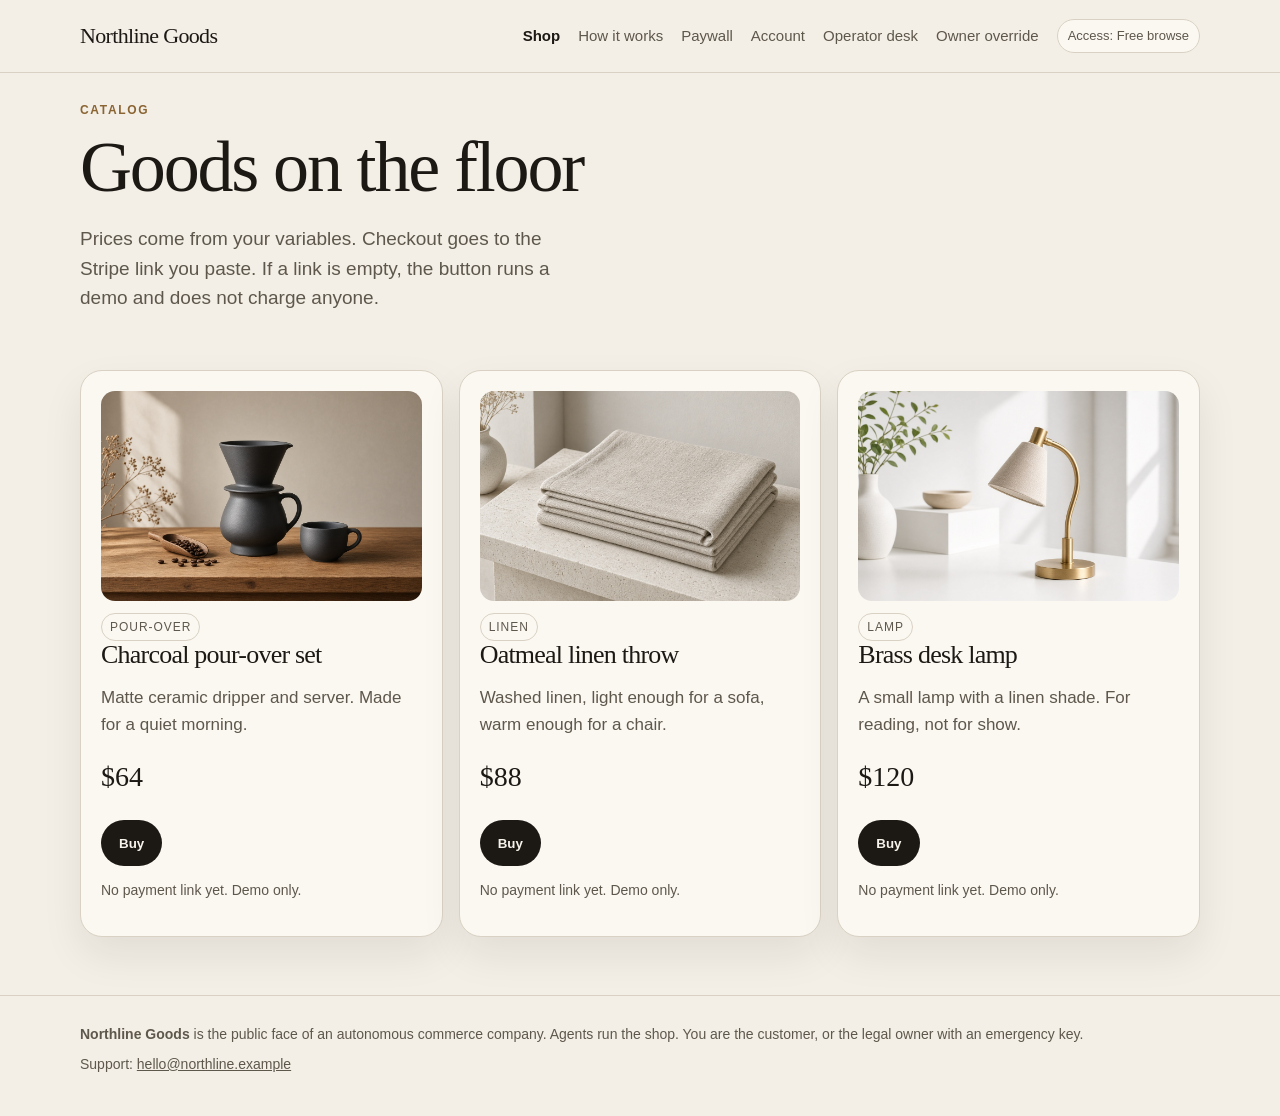
==== shop.html @ 3b6906c2 "Add storefront paywall gateway for autonomous commerce" ====
<!DOCTYPE html>
<html lang="en">
<head>
  <meta charset="utf-8">
  <meta name="viewport" content="width=device-width, initial-scale=1">
  <title>Shop · Northline Goods</title>
  <link rel="stylesheet" href="/css/site.css">
</head>
<body>
  <header class="topbar" data-header></header>
  <main class="wrap">
    <section>
      <div class="kicker">Catalog</div>
      <h1>Goods on the floor</h1>
      <p class="lede">Prices come from your variables. Checkout goes to the Stripe link you paste. If a link is empty, the button runs a demo and does not charge anyone.</p>
    </section>
    <section class="grid-3" id="catalog"></section>
  </main>
  <footer data-footer></footer>
  <script src="/js/site.js"></script>
  <script>
    Northline.boot("shop").then((config) => {
      const root = document.getElementById("catalog");
      root.innerHTML = config.products.map((item) => `
        <article class="card">
          <img src="${item.image}" alt="${item.name}">
          <div class="tag">${item.sku}</div>
          <h3>${item.name}</h3>
          <p class="muted">${item.blurb}</p>
          <div class="price">$${item.price}</div>
          <div class="actions">
            <button class="btn" data-buy="${item.sku}">Buy</button>
          </div>
          <p class="small muted">${item.link ? "Opens Stripe." : "No payment link yet. Demo only."}</p>
        </article>
      `).join("");
      root.querySelectorAll("[data-buy]").forEach((btn) => {
        btn.addEventListener("click", () => {
          const item = config.products.find((p) => p.sku === btn.getAttribute("data-buy"));
          if (item && item.link) location.href = item.link;
          else location.href = "/account?demo=order&sku=" + encodeURIComponent(item.sku);
        });
      });
    });
  </script>
</body>
</html>
---- css/site.css ----
:root {
  --paper: #f3efe6;
  --paper-2: #e7e1d4;
  --ink: #1c1915;
  --muted: #5e574c;
  --line: #d9d1c3;
  --green: #23483d;
  --green-2: #2f6a58;
  --gold: #8a6432;
  --danger: #8b3a2f;
  --card: #fbf8f2;
  --shadow: 0 18px 40px rgba(28, 25, 21, 0.08);
  --serif: "Iowan Old Style", "Palatino Linotype", Palatino, Georgia, serif;
  --sans: "Avenir Next", "Segoe UI", Helvetica, Arial, sans-serif;
}

* { box-sizing: border-box; }
html { scroll-behavior: smooth; }
body {
  margin: 0;
  background: var(--paper);
  color: var(--ink);
  font-family: var(--sans);
  font-size: 17px;
  line-height: 1.55;
}
a { color: inherit; }
img { max-width: 100%; display: block; }
button, .btn {
  font-family: inherit;
  cursor: pointer;
  border: 0;
  text-decoration: none;
  display: inline-flex;
  align-items: center;
  justify-content: center;
  gap: 8px;
  min-height: 46px;
  padding: 0 18px;
  border-radius: 999px;
  background: var(--ink);
  color: #f7f3ea;
  font-weight: 600;
}
.btn.secondary { background: transparent; color: var(--ink); border: 1px solid var(--ink); }
.btn.green { background: var(--green); color: #f4efe6; }
.btn:disabled { opacity: 0.45; cursor: not-allowed; }

.wrap { width: min(1120px, calc(100% - 32px)); margin: 0 auto; }
.topbar {
  position: sticky; top: 0; z-index: 20;
  background: rgba(243, 239, 230, 0.92);
  backdrop-filter: blur(10px);
  border-bottom: 1px solid var(--line);
}
.topbar .wrap { display: flex; align-items: center; justify-content: space-between; gap: 16px; min-height: 72px; }
.brand { font-family: var(--serif); font-size: 22px; text-decoration: none; letter-spacing: -0.03em; }
.nav { display: flex; gap: 18px; align-items: center; flex-wrap: wrap; }
.nav a { text-decoration: none; color: var(--muted); font-size: 15px; }
.nav a[aria-current="page"] { color: var(--ink); font-weight: 650; }
.tier-pill {
  border: 1px solid var(--line);
  background: var(--card);
  border-radius: 999px;
  padding: 6px 10px;
  font-size: 13px;
  color: var(--muted);
}

.hero { display: grid; grid-template-columns: 1.1fr 0.9fr; gap: 40px; padding: 56px 0 24px; align-items: center; }
.kicker { letter-spacing: 0.14em; text-transform: uppercase; font-size: 12px; color: var(--gold); font-weight: 700; }
h1, h2, h3 { font-family: var(--serif); letter-spacing: -0.03em; line-height: 1.05; font-weight: 500; }
h1 { font-size: clamp(40px, 6vw, 72px); margin: 10px 0 16px; }
h2 { font-size: clamp(30px, 4vw, 44px); margin: 0 0 12px; }
h3 { font-size: 26px; margin: 0 0 8px; }
.lede { font-size: 19px; color: var(--muted); max-width: 46ch; }
.actions { display: flex; gap: 12px; flex-wrap: wrap; margin-top: 22px; }
.hero-card, .card, .lock {
  background: var(--card);
  border: 1px solid var(--line);
  border-radius: 22px;
  box-shadow: var(--shadow);
}
.hero-card { overflow: hidden; }
.hero-card img { height: 420px; width: 100%; object-fit: cover; }
.hero-card div { padding: 16px 18px 18px; }
.muted { color: var(--muted); }
.small { font-size: 14px; }

.grid-3, .grid-2 { display: grid; gap: 16px; }
.grid-3 { grid-template-columns: repeat(3, 1fr); }
.grid-2 { grid-template-columns: 1fr 1fr; }
section { padding: 28px 0 10px; }
.card, .lock { padding: 20px; }
.card img { border-radius: 14px; height: 210px; width: 100%; object-fit: cover; margin-bottom: 12px; }
.price { font-family: var(--serif); font-size: 28px; }
.tag {
  display: inline-block;
  font-size: 12px;
  letter-spacing: 0.08em;
  text-transform: uppercase;
  border: 1px solid var(--line);
  border-radius: 999px;
  padding: 4px 8px;
  color: var(--muted);
}
.lock { border-style: dashed; background: #f7f1e4; }
.lock strong { color: var(--gold); }
.steps { counter-reset: step; display: grid; gap: 12px; }
.steps article { display: grid; grid-template-columns: 42px 1fr; gap: 12px; align-items: start; }
.steps article::before {
  counter-increment: step;
  content: counter(step);
  width: 42px; height: 42px; border-radius: 50%;
  display: grid; place-items: center;
  background: var(--green); color: #f4efe6; font-weight: 700;
}
table { width: 100%; border-collapse: collapse; background: var(--card); border-radius: 16px; overflow: hidden; }
th, td { text-align: left; padding: 12px 14px; border-bottom: 1px solid var(--line); vertical-align: top; }
th { font-size: 13px; letter-spacing: 0.06em; text-transform: uppercase; color: var(--muted); }
input, select, textarea {
  width: 100%;
  border: 1px solid var(--line);
  background: #fff;
  border-radius: 12px;
  min-height: 46px;
  padding: 10px 12px;
  font: inherit;
  color: var(--ink);
}
label { display: block; font-size: 14px; margin: 12px 0 6px; }
.notice {
  background: #efe7d4;
  border-radius: 14px;
  padding: 12px 14px;
  font-size: 14px;
}
footer { margin-top: 48px; border-top: 1px solid var(--line); padding: 28px 0 40px; color: var(--muted); font-size: 14px; }
.status-dot { width: 10px; height: 10px; border-radius: 50%; display: inline-block; background: #2f6a58; margin-right: 6px; }
.status-dot.wait { background: #b8883d; }
.status-dot.stop { background: var(--danger); }
.menu-btn { display: none; background: transparent; color: var(--ink); border: 1px solid var(--line); }

@media (max-width: 800px) {
  .hero, .grid-3, .grid-2 { grid-template-columns: 1fr; }
  .hero-card img { height: 240px; }
  .menu-btn { display: inline-flex; }
  .nav { display: none; width: 100%; padding-bottom: 12px; }
  .nav.open { display: flex; }
  .topbar .wrap { flex-wrap: wrap; }
}
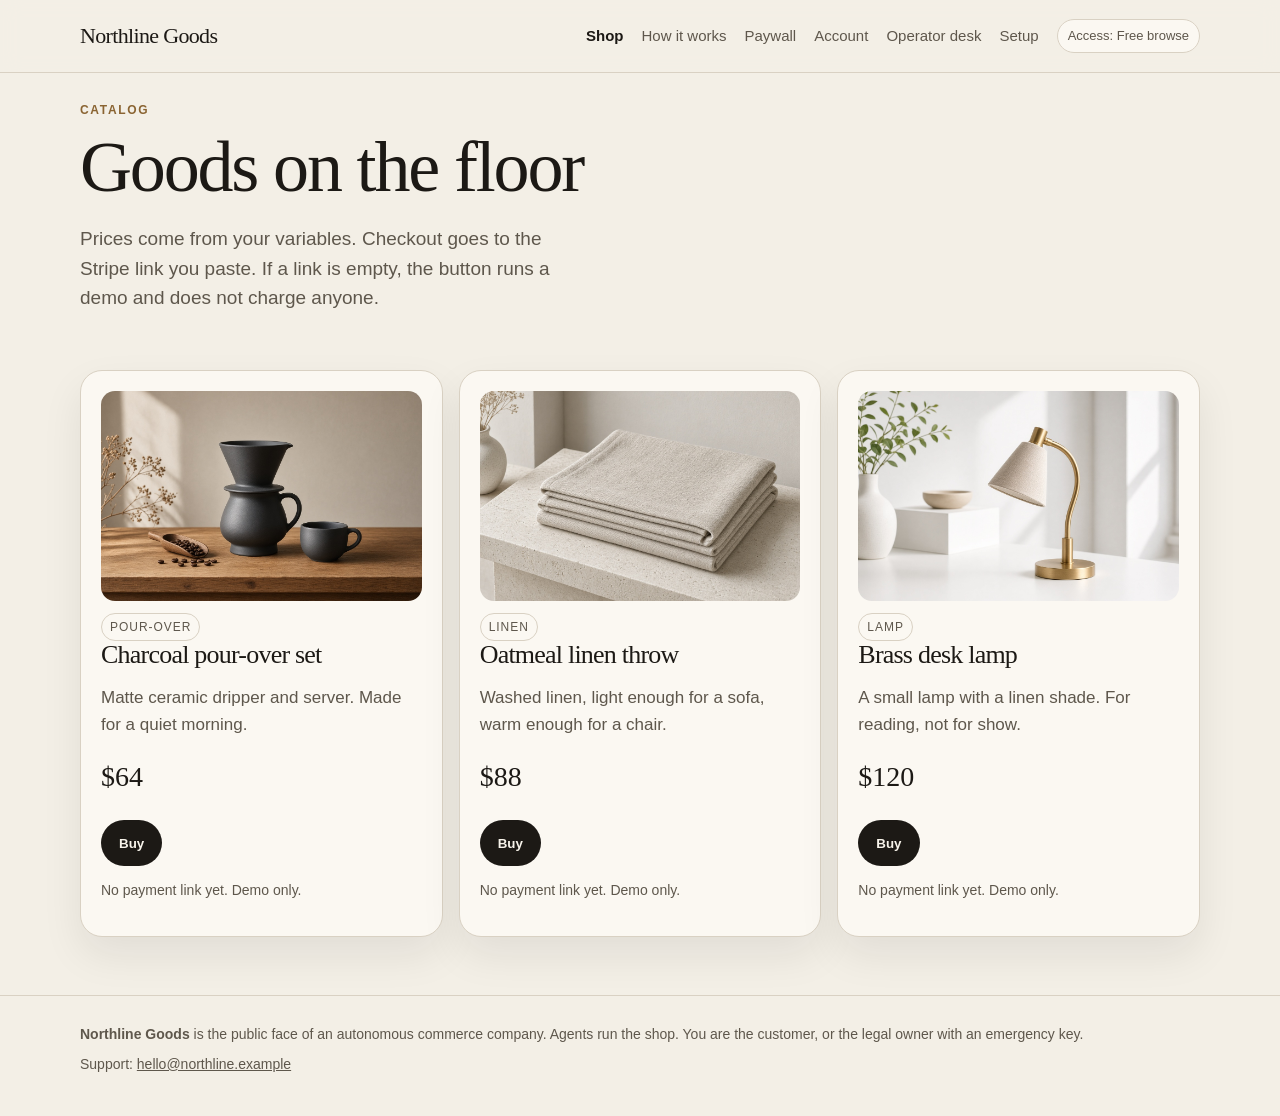
==== commit 841e3bcd: "Add Stripe checkout and a setup page for payment links" ====
--- a/shop.html
+++ b/shop.html
@@ -35,11 +35,7 @@
         </article>
       `).join("");
       root.querySelectorAll("[data-buy]").forEach((btn) => {
-        btn.addEventListener("click", () => {
-          const item = config.products.find((p) => p.sku === btn.getAttribute("data-buy"));
-          if (item && item.link) location.href = item.link;
-          else location.href = "/account?demo=order&sku=" + encodeURIComponent(item.sku);
-        });
+        btn.addEventListener("click", () => Northline.pay("product", btn.getAttribute("data-buy")));
       });
     });
   </script>
